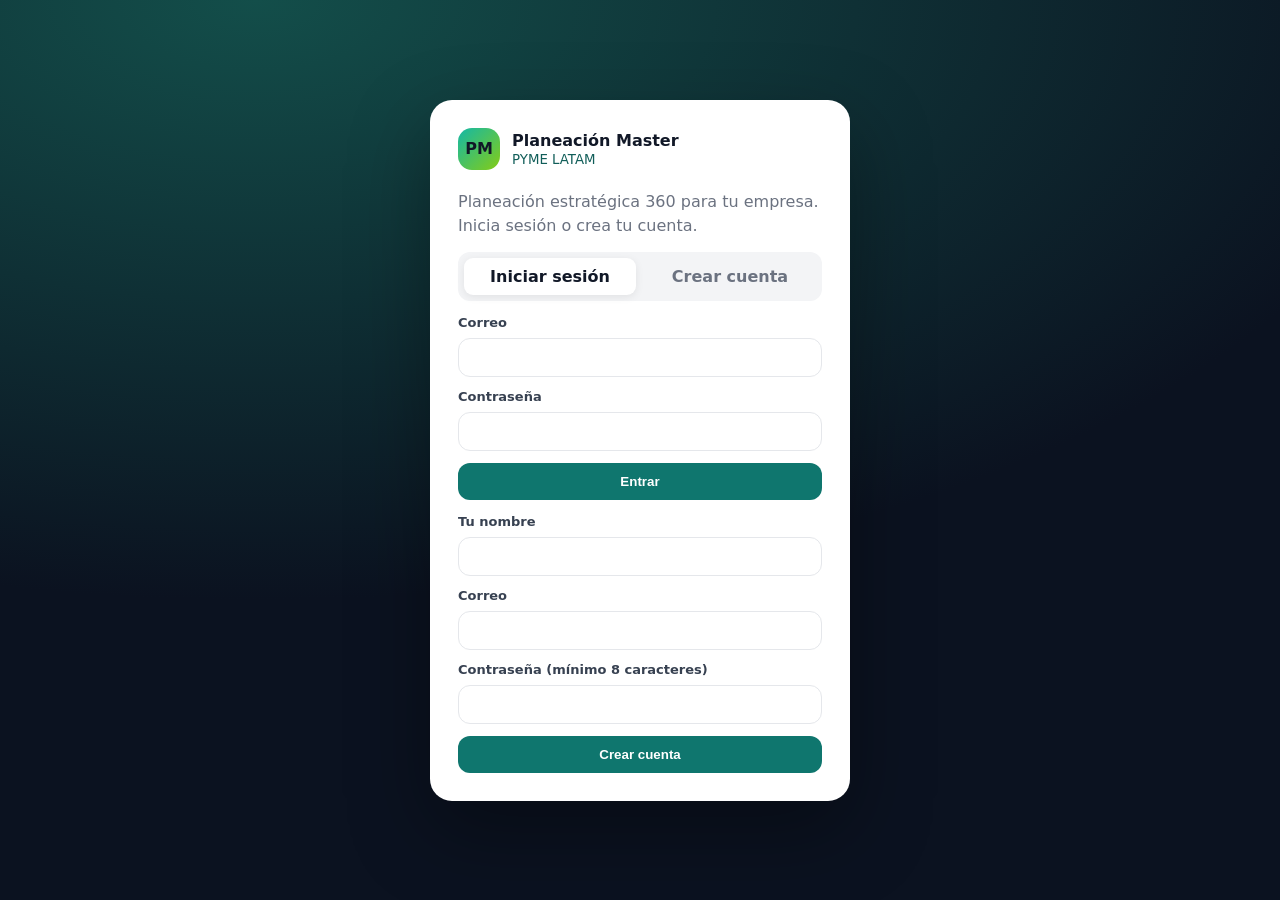
==== static/index.html @ 68a73efc "Add files via upload" ====
<!doctype html>
<html lang="es">
<head>
  <meta charset="utf-8" />
  <meta name="viewport" content="width=device-width, initial-scale=1" />
  <title>Planeación Master PYME LATAM</title>
  <link rel="stylesheet" href="styles.css" />
</head>
<body>
  <div id="authScreen" class="auth-screen" hidden>
    <div class="auth-card">
      <div class="brand" style="border:0; padding:0; margin-bottom:6px">
        <span class="brand-mark">PM</span>
        <div>
          <strong>Planeación Master</strong>
          <small>PYME LATAM</small>
        </div>
      </div>
      <p>Planeación estratégica 360 para tu empresa. Inicia sesión o crea tu cuenta.</p>
      <div class="auth-tabs">
        <button id="tabLogin" class="auth-tab active">Iniciar sesión</button>
        <button id="tabRegister" class="auth-tab">Crear cuenta</button>
      </div>
      <form id="loginForm" class="auth-form">
        <label>Correo <input id="loginEmail" type="email" autocomplete="email" required /></label>
        <label>Contraseña <input id="loginPassword" type="password" autocomplete="current-password" required /></label>
        <button type="submit" class="btn primary">Entrar</button>
      </form>
      <form id="registerForm" class="auth-form" hidden>
        <label>Tu nombre <input id="registerName" autocomplete="name" /></label>
        <label>Correo <input id="registerEmail" type="email" autocomplete="email" required /></label>
        <label>Contraseña (mínimo 8 caracteres) <input id="registerPassword" type="password" autocomplete="new-password" minlength="8" required /></label>
        <button type="submit" class="btn primary">Crear cuenta</button>
      </form>
      <p id="authError" class="auth-error" hidden></p>
    </div>
  </div>

  <div id="app" hidden>
  <aside class="sidebar">
    <div class="brand">
      <span class="brand-mark">PM</span>
      <div>
        <strong>Planeación Master</strong>
        <small>PYME LATAM</small>
      </div>
    </div>
    <div class="sidebar-card company-card">
      <small>Empresa activa</small>
      <select id="companySelect"></select>
      <button id="btnNewCompany" class="btn ghost">+ Nueva empresa</button>
    </div>
    <nav id="nav"></nav>
    <div class="sidebar-card">
      <small>Estado del plan</small>
      <div class="mini-progress"><span id="sideProgress"></span></div>
      <strong id="sideProgressText">0%</strong>
      <div class="user-row">
        <small id="userEmail"></small>
        <button id="btnLogout" class="link-btn">Salir</button>
      </div>
    </div>
  </aside>

  <main class="main">
    <header class="topbar">
      <div>
        <h1>Herramienta master de planeación estratégica</h1>
        <p>Diagnóstico, objetivos, presupuesto, KPIs y seguimiento por todas las áreas de la empresa.</p>
      </div>
      <div class="actions">
        <button id="btnDemo" class="btn secondary">Cargar demo</button>
        <button id="btnExport" class="btn secondary">Exportar JSON</button>
        <button id="btnSave" class="btn primary">Guardar</button>
      </div>
    </header>

    <section class="kpi-grid" id="kpiGrid"></section>

    <section class="panel active" data-panel="empresa">
      <div class="panel-header">
        <span class="pill">Paso 1</span>
        <h2>Perfil de empresa</h2>
        <p>Datos iniciales para adaptar el plan a una PYME de Latinoamérica. El sector activa recomendaciones específicas de tu industria.</p>
      </div>
      <div class="form-grid">
        <label>Nombre de empresa <input id="companyName" placeholder="Ej: Taquería María Bonita" /></label>
        <label>País <input id="companyCountry" placeholder="Colombia" /></label>
        <label>Ciudad <input id="companyCity" placeholder="Barranquilla" /></label>
        <label>Sector <select id="companySector"></select></label>
        <label>Empleados <input id="companyEmployees" type="number" min="0" placeholder="12" /></label>
        <label>Ventas mensuales aproximadas <input id="companyRevenue" type="number" min="0" placeholder="50000000" /></label>
      </div>
    </section>

    <section class="panel" data-panel="circulo">
      <div class="panel-header">
        <span class="pill">Paso 2</span>
        <h2>Círculo dorado</h2>
        <p>Define el propósito, la forma de competir y la oferta central.</p>
      </div>
      <div class="three-col">
        <label>¿Por qué existe la empresa? <textarea id="why" rows="6"></textarea></label>
        <label>¿Cómo entrega valor? <textarea id="how" rows="6"></textarea></label>
        <label>¿Qué vende o entrega? <textarea id="what" rows="6"></textarea></label>
      </div>
    </section>

    <section class="panel" data-panel="diagnostico">
      <div class="panel-header">
        <span class="pill">Paso 3</span>
        <h2>Diagnóstico estratégico 360</h2>
        <p>Califica de 1 a 5 la madurez de cada área. El sistema calcula el score ponderado.</p>
      </div>
      <div id="diagnosticList" class="stack"></div>
    </section>

    <section class="panel" data-panel="foda">
      <div class="panel-header">
        <span class="pill">Paso 4</span>
        <h2>FODA priorizado</h2>
        <p>Convierte hallazgos internos y externos en prioridades accionables.</p>
      </div>
      <div class="entry-row">
        <select id="swotType"></select>
        <select id="swotArea"></select>
        <input id="swotText" placeholder="Describe el hallazgo" />
        <input id="swotImpact" type="number" min="1" max="5" value="3" title="Impacto 1-5" />
        <input id="swotProbability" type="number" min="1" max="5" value="3" title="Probabilidad 1-5" />
        <button id="addSwot" class="btn primary">Agregar</button>
      </div>
      <div id="swotTable" class="table-card"></div>
      <div class="panel-header" style="margin-top:26px">
        <h2>Matriz estratégica cruzada</h2>
        <p>Se genera automáticamente al combinar tus hallazgos priorizados: FO (ofensivas), FA (defensivas), DO (adaptación) y DA (supervivencia).</p>
      </div>
      <div id="crossMatrix" class="cross-matrix"></div>
    </section>

    <section class="panel" data-panel="pestel">
      <div class="panel-header">
        <span class="pill">Paso 5</span>
        <h2>PESTEL</h2>
        <p>Analiza fuerzas externas y conviértelas en oportunidades, amenazas y respuestas.</p>
      </div>
      <div class="entry-row">
        <select id="pestelFactor"></select>
        <input id="pestelDescription" placeholder="Factor externo relevante" />
        <input id="pestelImpact" type="number" min="1" max="5" value="3" />
        <input id="pestelOpportunity" placeholder="Respuesta estratégica" />
        <button id="addPestel" class="btn primary">Agregar</button>
      </div>
      <div id="pestelTable" class="table-card"></div>
    </section>

    <section class="panel" data-panel="objetivos">
      <div class="panel-header">
        <span class="pill">Paso 6</span>
        <h2>Objetivos SMART</h2>
        <p>Objetivos específicos, medibles, alcanzables, relevantes y con fecha.</p>
      </div>
      <div class="entry-row wrap">
        <select id="objectiveArea"></select>
        <input id="objectiveText" placeholder="Objetivo SMART" />
        <input id="objectiveMetric" placeholder="Métrica" />
        <input id="objectiveBaseline" type="number" placeholder="Base" />
        <input id="objectiveTarget" type="number" placeholder="Meta" />
        <input id="objectiveDeadline" type="date" />
        <input id="objectiveOwner" placeholder="Responsable" />
        <button id="addObjective" class="btn primary">Agregar</button>
      </div>
      <div id="objectivesTable" class="table-card"></div>
    </section>

    <section class="panel" data-panel="estrategias">
      <div class="panel-header">
        <span class="pill">Paso 7</span>
        <h2>Estrategias e iniciativas</h2>
        <p>Transforma objetivos en proyectos con dueño, prioridad, fecha y avance.</p>
      </div>
      <div class="entry-row wrap">
        <select id="initiativeArea"></select>
        <input id="initiativeName" placeholder="Nombre de la iniciativa" />
        <input id="initiativeOwner" placeholder="Responsable" />
        <select id="initiativePriority"></select>
        <select id="initiativeStatus"></select>
        <input id="initiativeStart" type="date" />
        <input id="initiativeEnd" type="date" />
        <input id="initiativeProgress" type="number" min="0" max="100" placeholder="%" />
        <button id="addInitiative" class="btn primary">Agregar</button>
      </div>
      <div id="initiativesTable" class="table-card"></div>
    </section>

    <section class="panel" data-panel="presupuesto">
      <div class="panel-header">
        <span class="pill">Paso 8</span>
        <h2>Presupuesto por área</h2>
        <p>Planeado vs real por concepto. Si la desviación supera el 10%, se genera alerta automática.</p>
      </div>
      <div class="entry-row wrap">
        <select id="budgetArea"></select>
        <input id="budgetConcept" placeholder="Concepto" />
        <select id="budgetMonth"></select>
        <input id="budgetPlanned" type="number" placeholder="Planeado" />
        <input id="budgetActual" type="number" placeholder="Real" />
        <button id="addBudget" class="btn primary">Agregar</button>
      </div>
      <div id="budgetTable" class="table-card"></div>
    </section>

    <section class="panel" data-panel="kpis">
      <div class="panel-header">
        <span class="pill">Paso 9</span>
        <h2>KPIs y tablero</h2>
        <p>Seguimiento de metas por área. Semáforo: rojo &lt;70%, amarillo 70-89%, verde ≥90%.</p>
      </div>
      <div class="entry-row wrap">
        <select id="kpiArea"></select>
        <input id="kpiName" placeholder="KPI" />
        <input id="kpiTarget" type="number" placeholder="Meta" />
        <input id="kpiActual" type="number" placeholder="Actual" />
        <input id="kpiUnit" placeholder="Unidad" />
        <input id="kpiOwner" placeholder="Responsable" />
        <button id="addKpi" class="btn primary">Agregar</button>
      </div>
      <div id="kpisTable" class="table-card"></div>
    </section>

    <section class="panel" data-panel="seguimiento">
      <div class="panel-header">
        <span class="pill">Paso 10</span>
        <h2>Seguimiento y comité</h2>
        <p>Registra reuniones, decisiones y compromisos. La agenda del comité se genera sola con base en tu plan.</p>
      </div>
      <div class="chart-card" style="margin-bottom:18px; padding:18px">
        <h3>Agenda automática del próximo comité</h3>
        <div id="committeeAgenda" class="recommendations"></div>
      </div>
      <div class="entry-row wrap">
        <input id="meetingDate" type="date" />
        <select id="meetingType"></select>
        <input id="meetingDecision" placeholder="Decisión tomada" />
        <input id="meetingCommitment" placeholder="Compromiso" />
        <input id="meetingOwner" placeholder="Responsable" />
        <input id="meetingDeadline" type="date" />
        <select id="meetingStatus"></select>
        <button id="addMeeting" class="btn primary">Agregar</button>
      </div>
      <div id="meetingsTable" class="table-card"></div>
    </section>

    <section class="panel" data-panel="dashboard">
      <div class="panel-header">
        <span class="pill">Paso 11</span>
        <h2>Dashboard ejecutivo</h2>
        <p>Resumen para comité mensual, seguimiento semanal o presentación a socios.</p>
      </div>
      <div class="chart-card" style="margin-bottom:16px; padding:18px">
        <h3>Alertas del plan</h3>
        <div id="alerts" class="recommendations"></div>
      </div>
      <div class="dashboard-grid">
        <div class="chart-card"><h3>Madurez por área</h3><canvas id="maturityChart" width="900" height="360"></canvas></div>
        <div class="chart-card"><h3>Presupuesto: variación real vs planeado</h3><canvas id="budgetChart" width="900" height="360"></canvas></div>
        <div class="chart-card"><h3>Roadmap de iniciativas</h3><div id="roadmap"></div></div>
        <div class="chart-card"><h3>Recomendaciones inteligentes</h3><div id="recommendations" class="recommendations"></div></div>
      </div>
    </section>
  </main>
  </div>

  <script src="app.js"></script>
</body>
</html>
---- static/styles.css ----
:root {
  --bg: #f6f7fb;
  --panel: #ffffff;
  --ink: #111827;
  --muted: #6b7280;
  --line: #e5e7eb;
  --primary: #0f766e;
  --primary-dark: #115e59;
  --soft: #ecfdf5;
  --warn: #f59e0b;
  --danger: #dc2626;
  --radius: 18px;
  --shadow: 0 18px 50px rgba(15, 23, 42, .08);
}
* { box-sizing: border-box; }
body { margin: 0; font-family: Inter, ui-sans-serif, system-ui, -apple-system, Segoe UI, sans-serif; background: var(--bg); color: var(--ink); }
.sidebar { position: fixed; inset: 0 auto 0 0; width: 286px; padding: 22px; background: #0b1220; color: white; display: flex; flex-direction: column; gap: 20px; }
.brand { display: flex; gap: 12px; align-items: center; padding-bottom: 18px; border-bottom: 1px solid rgba(255,255,255,.12); }
.brand-mark { width: 42px; height: 42px; display: grid; place-items: center; border-radius: 14px; background: linear-gradient(135deg, #14b8a6, #84cc16); font-weight: 900; }
.brand small { display: block; color: #a7f3d0; margin-top: 2px; }
nav { display: grid; gap: 6px; overflow: auto; padding-right: 4px; }
.nav-btn { all: unset; cursor: pointer; padding: 11px 12px; border-radius: 12px; color: #cbd5e1; font-size: 14px; }
.nav-btn.active, .nav-btn:hover { background: rgba(20,184,166,.18); color: white; }
.sidebar-card { padding: 15px; border-radius: 16px; background: rgba(255,255,255,.08); }
.sidebar-card:last-child { margin-top: auto; }
.company-card { display: grid; gap: 8px; }
.company-card select { background: rgba(255,255,255,.1); color: white; border-color: rgba(255,255,255,.2); }
.company-card select option { color: #111827; }
.btn.ghost { background: transparent; color: #a7f3d0; border: 1px dashed rgba(167,243,208,.5); font-size: 13px; padding: 8px 10px; }
.btn.ghost:hover { background: rgba(20,184,166,.15); }
.user-row { display: flex; justify-content: space-between; align-items: center; gap: 8px; margin-top: 10px; }
.user-row small { color: #94a3b8; overflow: hidden; text-overflow: ellipsis; }
.link-btn { all: unset; cursor: pointer; color: #f87171; font-weight: 800; font-size: 13px; }
.mini-progress { margin: 10px 0; height: 9px; background: rgba(255,255,255,.15); border-radius: 999px; overflow: hidden; }
.mini-progress span { display:block; height: 100%; width: 0%; background: #22c55e; }
.main { margin-left: 286px; padding: 28px; max-width: 1600px; }
.topbar { display:flex; justify-content: space-between; gap: 22px; align-items: flex-start; margin-bottom: 18px; }
h1 { margin: 0 0 6px; font-size: clamp(26px, 3vw, 42px); letter-spacing: -.03em; }
p { color: var(--muted); margin: 0; line-height: 1.5; }
.actions { display:flex; gap: 10px; flex-wrap: wrap; justify-content: end; }
.btn { border: 0; border-radius: 12px; padding: 11px 15px; cursor: pointer; font-weight: 800; transition: .18s; }
.btn.primary { background: var(--primary); color: white; }
.btn.primary:hover { background: var(--primary-dark); }
.btn.secondary { background: white; color: var(--ink); border: 1px solid var(--line); }
.kpi-grid { display:grid; grid-template-columns: repeat(4, minmax(0,1fr)); gap: 14px; margin: 18px 0 22px; }
.kpi-card, .panel, .chart-card, .table-card { background: var(--panel); border: 1px solid var(--line); border-radius: var(--radius); box-shadow: var(--shadow); }
.kpi-card { padding: 18px; }
.kpi-card small { color: var(--muted); font-weight: 700; }
.kpi-card strong { display:block; margin-top: 8px; font-size: 28px; letter-spacing: -.03em; }
.kpi-card span { display:block; margin-top: 6px; color: var(--muted); font-size: 13px; }
.panel { display:none; padding: 24px; margin-bottom: 26px; }
.panel.active { display:block; }
.panel-header { margin-bottom: 20px; max-width: 920px; }
.panel-header h2 { margin: 8px 0 6px; font-size: 28px; letter-spacing: -.02em; }
.pill { display:inline-flex; background: var(--soft); color: var(--primary-dark); padding: 6px 10px; border-radius: 999px; font-weight: 900; font-size: 12px; }
.form-grid, .three-col { display:grid; grid-template-columns: repeat(3, minmax(0,1fr)); gap: 14px; }
.stack { display:grid; gap: 12px; }
label { display:grid; gap: 8px; font-size: 13px; color: #374151; font-weight: 800; }
input, select, textarea { width: 100%; border: 1px solid var(--line); border-radius: 12px; padding: 11px 12px; background: #fff; color: var(--ink); font: inherit; outline: none; }
input:focus, select:focus, textarea:focus { border-color: #14b8a6; box-shadow: 0 0 0 4px rgba(20,184,166,.12); }
textarea { resize: vertical; }
.question { display:grid; grid-template-columns: 1.2fr 2fr 110px 130px 110px; gap: 12px; align-items: center; padding: 14px; border: 1px solid var(--line); border-radius: 16px; background: #fbfdff; }
.question small { color: var(--muted); }
.entry-row { display:grid; grid-template-columns: 160px 180px 1fr 90px 110px 110px; gap: 10px; align-items: end; margin-bottom: 14px; }
.entry-row.wrap { grid-template-columns: repeat(8, minmax(130px, 1fr)); }
.table-card { overflow:auto; }
table { width: 100%; border-collapse: collapse; font-size: 14px; min-width: 820px; }
th, td { text-align:left; border-bottom: 1px solid var(--line); padding: 12px; vertical-align: top; }
th { background: #f9fafb; color: #374151; font-size: 12px; text-transform: uppercase; letter-spacing: .05em; }
tr:hover td { background: #fcfcfd; }
.badge { display:inline-flex; padding: 4px 8px; border-radius: 999px; font-weight: 900; font-size: 12px; background:#f3f4f6; color:#374151; }
.badge.good { background:#dcfce7; color:#166534; }
.badge.warn { background:#fef3c7; color:#92400e; }
.badge.bad { background:#fee2e2; color:#991b1b; }
.delete { color: var(--danger); cursor:pointer; font-weight: 900; }
.dashboard-grid { display:grid; grid-template-columns: 1fr 1fr; gap: 16px; }
.chart-card { padding: 18px; min-height: 300px; }
.chart-card h3 { margin: 0 0 14px; }
canvas { max-width: 100%; border-radius: 14px; background: #fff; }
#roadmap { display: grid; gap: 12px; }
.roadmap-item { display:grid; gap: 6px; padding: 12px; border: 1px solid var(--line); border-radius: 14px; }
.progress { height: 9px; border-radius: 999px; background:#e5e7eb; overflow:hidden; }
.progress span { display:block; height:100%; background:#0f766e; }
.recommendations { display:grid; gap: 10px; }
.recommendation { padding: 12px; border-radius: 14px; background: #f8fafc; border: 1px solid var(--line); line-height: 1.5; }
.recommendation.alert-bad { background:#fef2f2; border-color:#fecaca; }
.recommendation.alert-warn { background:#fffbeb; border-color:#fde68a; }
.recommendation.alert-good { background:#f0fdf4; border-color:#bbf7d0; }
.rec-tag { display:inline-flex; margin-right: 8px; padding: 3px 8px; border-radius: 999px; background: var(--soft); color: var(--primary-dark); font-weight: 900; font-size: 11px; text-transform: uppercase; letter-spacing: .04em; }
.cross-matrix { display:grid; grid-template-columns: 1fr 1fr; gap: 14px; }
.matrix-cell { padding: 16px; border: 1px solid var(--line); border-radius: 16px; background: #fbfdff; display:grid; gap: 8px; align-content: start; }
.matrix-cell small { color: var(--muted); }
.matrix-item { padding: 10px; border-radius: 12px; background: white; border: 1px solid var(--line); font-size: 14px; line-height: 1.45; }
.empty.small { padding: 10px; font-size: 13px; color: var(--muted); }

/* ===== Pantalla de autenticación ===== */
.auth-screen { position: fixed; inset: 0; display: grid; place-items: center; background: radial-gradient(1200px 600px at 20% 0%, #134e4a, #0b1220); padding: 20px; z-index: 50; }
.auth-card { width: 100%; max-width: 420px; background: white; border-radius: 22px; padding: 28px; box-shadow: 0 30px 80px rgba(0,0,0,.35); display: grid; gap: 14px; }
.auth-card .brand strong { color: var(--ink); }
.auth-card .brand small { color: var(--primary-dark); }
.auth-tabs { display: grid; grid-template-columns: 1fr 1fr; gap: 8px; background: #f3f4f6; padding: 6px; border-radius: 12px; }
.auth-tab { all: unset; text-align: center; cursor: pointer; padding: 9px; border-radius: 9px; font-weight: 800; color: var(--muted); }
.auth-tab.active { background: white; color: var(--ink); box-shadow: 0 2px 8px rgba(0,0,0,.08); }
.auth-form { display: grid; gap: 12px; }
.auth-error { color: var(--danger); font-weight: 700; font-size: 14px; }

@media (max-width: 980px) {
  .sidebar { position: static; width: auto; }
  .main { margin-left: 0; padding: 18px; }
  .topbar, .dashboard-grid { grid-template-columns: 1fr; display:grid; }
  .kpi-grid, .form-grid, .three-col { grid-template-columns: 1fr; }
  .entry-row, .entry-row.wrap, .question { grid-template-columns: 1fr; }
  .cross-matrix { grid-template-columns: 1fr; }
}
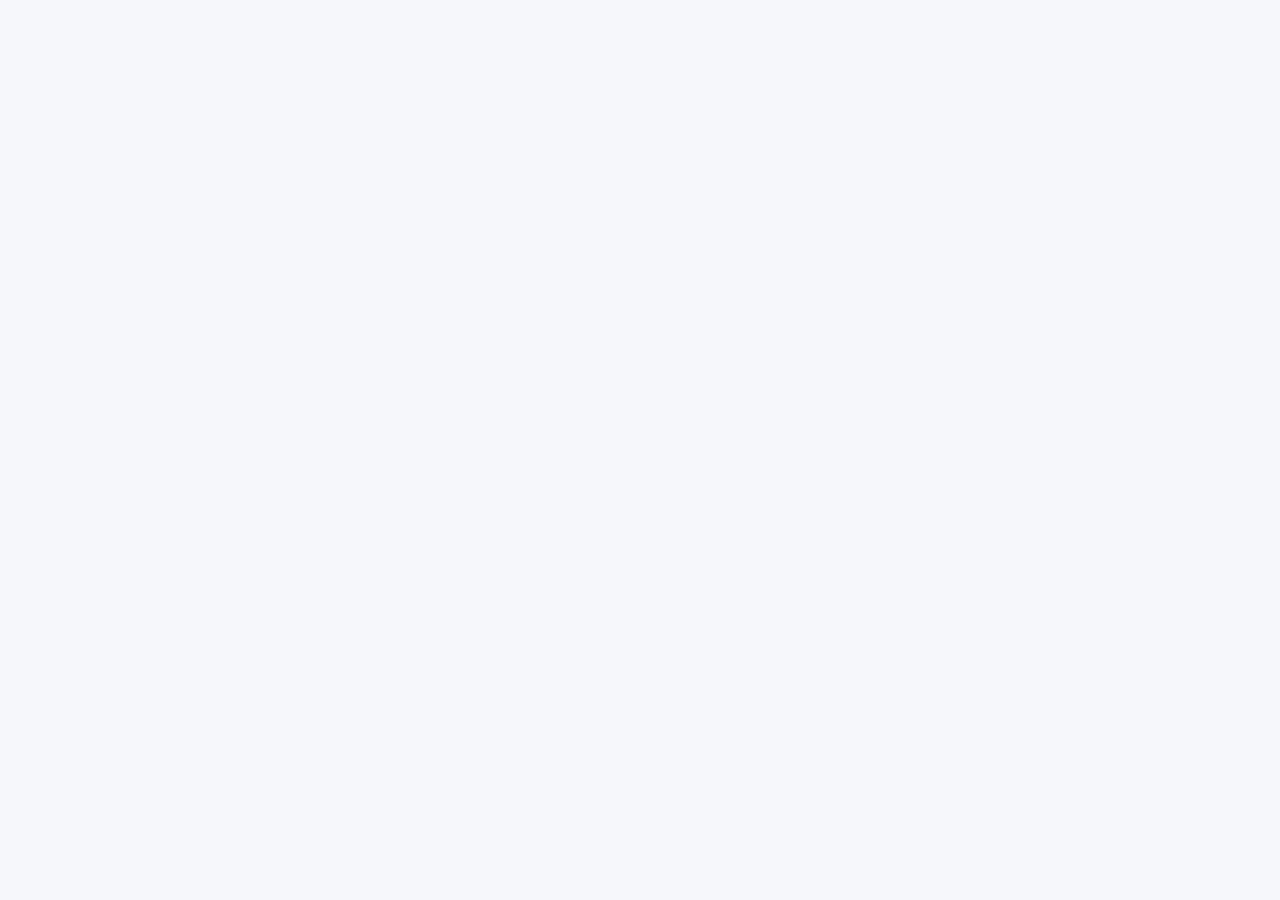
==== commit 745f7ec5: "Add files via upload" ====
--- a/static/index.html
+++ b/static/index.html
@@ -32,6 +32,19 @@
         <label>Contraseña (mínimo 8 caracteres) <input id="registerPassword" type="password" autocomplete="new-password" minlength="8" required /></label>
         <button type="submit" class="btn primary">Crear cuenta</button>
       </form>
+      <button id="linkForgot" class="forgot-link" type="button">¿Olvidaste tu contraseña?</button>
+      <form id="forgotForm" class="auth-form" hidden>
+        <p>Escribe tu correo y te enviaremos un enlace para restablecer la contraseña.</p>
+        <label>Correo <input id="forgotEmail" type="email" autocomplete="email" required /></label>
+        <button type="submit" class="btn primary">Enviar enlace</button>
+        <button type="button" id="backToLogin" class="btn secondary">Volver</button>
+      </form>
+      <form id="resetForm" class="auth-form" hidden>
+        <p>Crea tu nueva contraseña.</p>
+        <label>Nueva contraseña (mínimo 8 caracteres) <input id="resetPassword" type="password" autocomplete="new-password" minlength="8" required /></label>
+        <button type="submit" class="btn primary">Guardar contraseña</button>
+      </form>
+      <p id="authInfo" class="auth-info" hidden></p>
       <p id="authError" class="auth-error" hidden></p>
     </div>
   </div>
@@ -250,6 +263,54 @@
       <div id="meetingsTable" class="table-card"></div>
     </section>
 
+    <section class="panel" data-panel="datos">
+      <div class="panel-header">
+        <span class="pill">Paso 12</span>
+        <h2>Cargar ventas y datos</h2>
+        <p>Importa tus ventas, gastos e inventario desde Excel (.xlsx) o CSV. La primera fila debe tener los nombres de las columnas.</p>
+      </div>
+      <section class="kpi-grid" id="dataStatus" style="grid-template-columns:repeat(3,minmax(0,1fr))"></section>
+      <div class="entry-row" style="grid-template-columns: 200px 1fr 180px">
+        <select id="dataType">
+          <option value="sales">Ventas</option>
+          <option value="expenses">Gastos</option>
+          <option value="inventory">Inventario</option>
+        </select>
+        <input id="dataFile" type="file" accept=".xlsx,.xls,.csv" />
+        <button id="btnProcessData" class="btn primary" type="button">Cargar archivo</button>
+      </div>
+      <div id="dataStatusMsg" class="recommendations" style="margin-bottom:16px"></div>
+      <div class="chart-card" style="padding:18px">
+        <h3>¿No sabes qué formato usar? Descarga una plantilla</h3>
+        <p style="margin-bottom:12px">Ábrela en Excel, llénala con tus datos y súbela aquí. Columnas reconocidas:</p>
+        <p><strong>Ventas:</strong> fecha, producto, categoria, cantidad, precio, costo, total, canal, cliente (obligatorias: fecha y producto)</p>
+        <p><strong>Gastos:</strong> fecha, categoria, concepto, monto, area (obligatorias: fecha y monto)</p>
+        <p style="margin-bottom:14px"><strong>Inventario:</strong> producto, categoria, stock, costo, precio, stock_minimo (obligatorias: producto y stock)</p>
+        <div class="actions" style="justify-content:start">
+          <button id="btnTplVentas" class="btn secondary" type="button">Plantilla ventas</button>
+          <button id="btnTplGastos" class="btn secondary" type="button">Plantilla gastos</button>
+          <button id="btnTplInventario" class="btn secondary" type="button">Plantilla inventario</button>
+        </div>
+      </div>
+    </section>
+
+    <section class="panel" data-panel="reportes">
+      <div class="panel-header">
+        <span class="pill">Paso 13</span>
+        <h2>Reportes de ventas y finanzas</h2>
+        <p>Ventas, rentabilidad, gastos e inventario calculados automáticamente con los datos que cargaste en el Paso 12.</p>
+      </div>
+      <section class="kpi-grid" id="reportKpis" style="grid-template-columns:repeat(3,minmax(0,1fr))"></section>
+      <div class="dashboard-grid">
+        <div class="chart-card"><h3>Ventas por mes</h3><canvas id="salesChart" width="900" height="360"></canvas></div>
+        <div class="chart-card"><h3>Gastos por categoría</h3><canvas id="expensesChart" width="900" height="360"></canvas></div>
+        <div class="chart-card"><h3>Rentabilidad por producto (top 10 por venta)</h3><div id="topProductsTable" class="table-card"></div></div>
+        <div class="chart-card"><h3>Ventas por canal</h3><div id="channelTable" class="table-card"></div></div>
+        <div class="chart-card"><h3>Detalle de gastos</h3><div id="expensesTable" class="table-card"></div></div>
+        <div class="chart-card"><h3>Inventario y reposición</h3><div id="inventoryTable" class="table-card"></div></div>
+      </div>
+    </section>
+
     <section class="panel" data-panel="dashboard">
       <div class="panel-header">
         <span class="pill">Paso 11</span>
@@ -270,6 +331,7 @@
   </main>
   </div>
 
+  <script src="https://cdnjs.cloudflare.com/ajax/libs/xlsx/0.18.5/xlsx.full.min.js"></script>
   <script src="app.js"></script>
 </body>
 </html>
--- a/static/styles.css
+++ b/static/styles.css
@@ -1,3 +1,4 @@
+[hidden] { display: none !important; }
 :root {
   --bg: #f6f7fb;
   --panel: #ffffff;
@@ -103,6 +104,10 @@
 .auth-tab.active { background: white; color: var(--ink); box-shadow: 0 2px 8px rgba(0,0,0,.08); }
 .auth-form { display: grid; gap: 12px; }
 .auth-error { color: var(--danger); font-weight: 700; font-size: 14px; }
+.auth-info { color: var(--primary-dark); font-weight: 700; font-size: 14px; }
+.forgot-link { all: unset; cursor: pointer; color: var(--muted); font-size: 13px; font-weight: 700; text-decoration: underline; justify-self: start; }
+.forgot-link:hover { color: var(--primary-dark); }
+button:disabled { opacity: .6; cursor: wait; }
 
 @media (max-width: 980px) {
   .sidebar { position: static; width: auto; }
